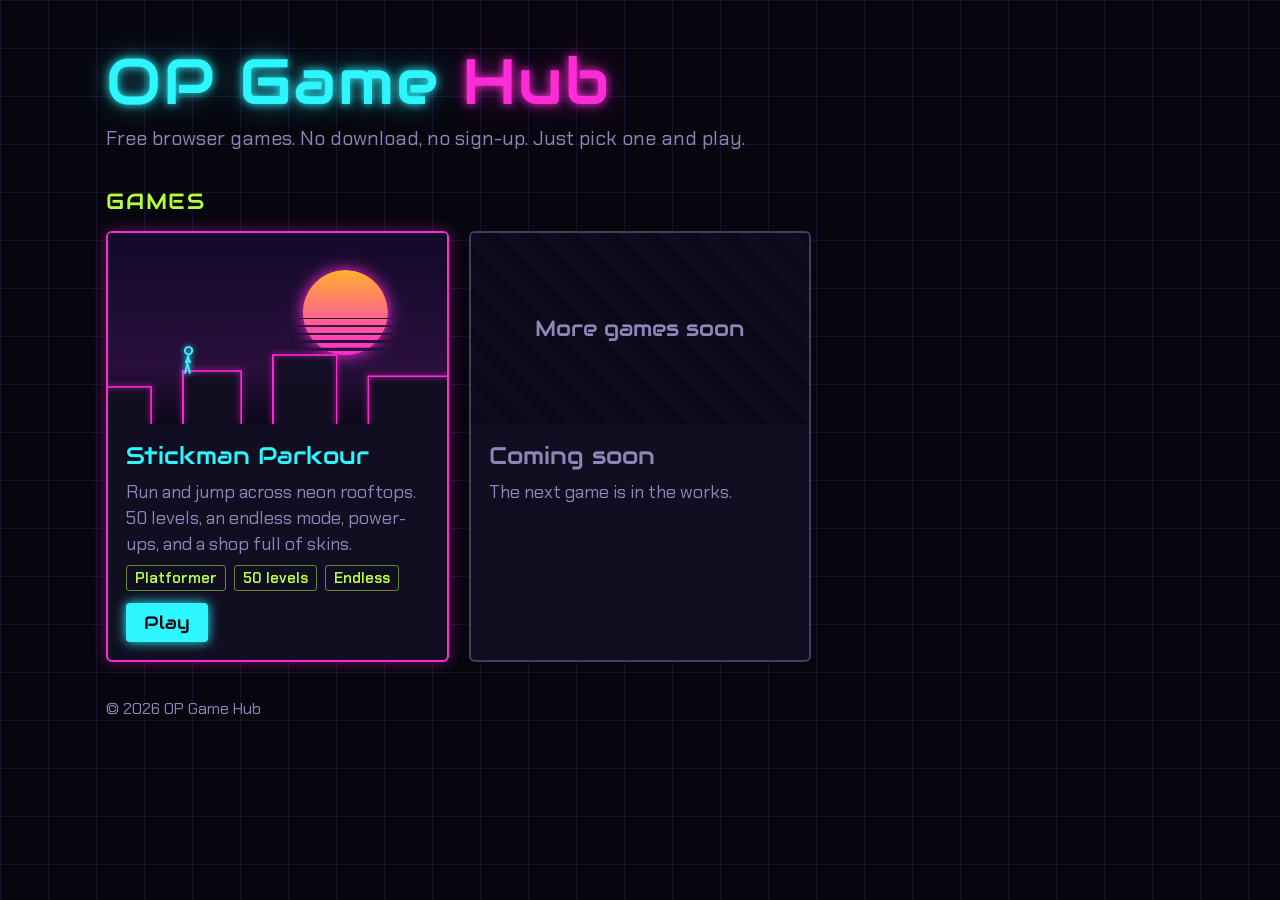
==== index.html @ f20ebe31 "Add OP Game Hub home page and Stickman Parkour - index.html: hub landing page listing the games - st" ====
<!doctype html>
<html lang="en">
<head>
<meta charset="utf-8">
<meta name="viewport" content="width=device-width, initial-scale=1">
<title>OP Game Hub</title>
<meta name="description" content="Browser games by OP Game Hub. Free to play, no download.">
<link rel="preconnect" href="https://fonts.googleapis.com">
<link rel="stylesheet" href="https://fonts.googleapis.com/css2?family=Audiowide&family=Chakra+Petch:wght@400;600&display=swap">
<style>
/* Layout: arcade marquee title, then a grid of game cabinets. Single dark neon look, shared with the games. */
:root {
  --void: #07060f;
  --panel: #110e22;
  --cyan: #2ef6ff;
  --magenta: #ff2bd6;
  --lime: #b6ff3b;
  --ink: #e9e6ff;
  --dim: #8d87b8;
  --display: "Audiowide", "Trebuchet MS", system-ui, sans-serif;
  --body: "Chakra Petch", "Segoe UI", system-ui, sans-serif;
  color-scheme: dark;
}
* { box-sizing: border-box; }
body {
  margin: 0; min-height: 100vh; background: var(--void); color: var(--ink); font-family: var(--body); font-size: 18px;
  background-image: linear-gradient(rgba(138,91,255,.12) 1px, transparent 1px), linear-gradient(90deg, rgba(138,91,255,.12) 1px, transparent 1px);
  background-size: 48px 48px;
}
.wrap { max-width: 1100px; margin: 0 auto; padding: 48px max(16px, env(safe-area-inset-left, 0px)) 64px; display: flex; flex-direction: column; gap: 36px; }
header { display: flex; flex-direction: column; gap: 10px; }
h1 {
  margin: 0; font-family: var(--display); font-weight: 400; font-size: clamp(36px, 7vw, 64px); letter-spacing: .03em; line-height: 1.05;
  color: var(--cyan); text-shadow: 0 0 10px var(--cyan), 0 0 30px rgba(46,246,255,.45); text-wrap: balance;
}
h1 span { color: var(--magenta); text-shadow: 0 0 10px var(--magenta), 0 0 30px rgba(255,43,214,.45); }
.tag { margin: 0; color: var(--dim); font-size: 20px; max-width: 50ch; }
h2 { margin: 0; font-family: var(--display); font-weight: 400; font-size: 22px; color: var(--lime); letter-spacing: .08em; text-transform: uppercase; }
.games { display: grid; grid-template-columns: repeat(auto-fill, minmax(min(100%, 320px), 1fr)); gap: 20px; }
.card {
  display: flex; flex-direction: column; text-decoration: none; color: inherit; background: var(--panel);
  border: 2px solid var(--magenta); border-radius: 6px; overflow: hidden;
  box-shadow: 0 0 16px rgba(255,43,214,.35); transition: transform .15s ease, box-shadow .15s ease;
}
.card:hover, .card:focus-visible { transform: translateY(-3px); box-shadow: 0 0 26px rgba(255,43,214,.7); outline: none; }
.card canvas { display: block; width: 100%; aspect-ratio: 16 / 9; background: #0b0918; }
.card .info { padding: 16px 18px 18px; display: flex; flex-direction: column; gap: 8px; }
.card h3 { margin: 0; font-family: var(--display); font-weight: 400; font-size: 24px; color: var(--cyan); }
.card p { margin: 0; color: var(--dim); font-size: 18px; line-height: 1.45; }
.chips { display: flex; flex-wrap: wrap; gap: 8px; }
.chip { font-size: 15px; font-weight: 600; color: var(--lime); border: 1.5px solid rgba(182,255,59,.5); border-radius: 3px; padding: 2px 8px; }
.play { margin-top: 4px; align-self: flex-start; font-family: var(--display); font-size: 18px; color: var(--void); background: var(--cyan); padding: 8px 18px; border-radius: 4px; box-shadow: 0 0 12px var(--cyan); }
.card.soon { border-color: rgba(141,135,184,.4); box-shadow: none; pointer-events: none; }
.card.soon .soonbox { aspect-ratio: 16 / 9; display: grid; place-items: center; font-family: var(--display); font-size: 22px; color: var(--dim); background: repeating-linear-gradient(45deg, #0b0918 0 14px, #100c20 14px 28px); }
.card.soon h3 { color: var(--dim); }
footer { color: var(--dim); font-size: 16px; }
@media (prefers-reduced-motion: reduce) { .card { transition: none; } }
</style>
</head>
<body>
<div class="wrap">
  <header>
    <h1>OP Game <span>Hub</span></h1>
    <p class="tag">Free browser games. No download, no sign-up. Just pick one and play.</p>
  </header>

  <section aria-labelledby="games-h">
    <h2 id="games-h">Games</h2>
    <div class="games" style="margin-top:16px">
      <a class="card" href="stickman-parkour/">
        <canvas id="spPreview" width="640" height="360" aria-hidden="true"></canvas>
        <div class="info">
          <h3>Stickman Parkour</h3>
          <p>Run and jump across neon rooftops. 50 levels, an endless mode, power-ups, and a shop full of skins.</p>
          <div class="chips"><span class="chip">Platformer</span><span class="chip">50 levels</span><span class="chip">Endless</span></div>
          <span class="play">Play</span>
        </div>
      </a>
      <div class="card soon" aria-hidden="true">
        <div class="soonbox">More games soon</div>
        <div class="info"><h3>Coming soon</h3><p>The next game is in the works.</p></div>
      </div>
    </div>
  </section>

  <footer>© <span id="yr"></span> OP Game Hub</footer>
</div>

<script>
document.getElementById('yr').textContent = new Date().getFullYear();
// Small animated preview for the Stickman Parkour card
(() => {
  const cv = document.getElementById('spPreview'), g = cv.getContext('2d');
  const W = cv.width, H = cv.height;
  const reduce = matchMedia('(prefers-reduced-motion: reduce)').matches;
  const plats = [[0, 290, 170], [230, 260, 110], [400, 230, 120], [580, 270, 160], [800, 240, 110], [970, 280, 170]];
  function frame(ms) {
    const t = ms / 1000, cam = reduce ? 0 : (t * 70) % 760;
    const sky = g.createLinearGradient(0, 0, 0, H); sky.addColorStop(0, '#120a2a'); sky.addColorStop(.7, '#2a0f3d'); sky.addColorStop(1, '#0b0918');
    g.fillStyle = sky; g.fillRect(0, 0, W, H);
    const sun = g.createLinearGradient(0, 70, 0, 230); sun.addColorStop(0, '#ffb02e'); sun.addColorStop(1, '#ff2bd6');
    g.save(); g.shadowColor = '#ff2bd6'; g.shadowBlur = 30; g.fillStyle = sun; g.beginPath(); g.arc(W * .7, 150, 80, 0, 7); g.fill(); g.restore();
    g.fillStyle = '#2a0f3d'; for (let i = 0; i < 5; i++) g.fillRect(W * .7 - 90, 160 + i * 14, 180, 2 + i);
    g.save(); g.translate(-cam, 0);
    for (let rep = 0; rep < 2; rep++) for (const [x, y, w] of plats) {
      const X = x + rep * 1140;
      g.fillStyle = 'rgba(17,14,34,.95)'; g.fillRect(X, y, w, H - y);
      g.save(); g.shadowColor = '#ff2bd6'; g.shadowBlur = 12; g.strokeStyle = '#ff2bd6'; g.lineWidth = 3;
      g.beginPath(); g.moveTo(X, H); g.lineTo(X, y); g.lineTo(X + w, y); g.lineTo(X + w, H); g.stroke(); g.restore();
    }
    g.restore();
    // stickman
    const px = 150, base = 290 - 50, hop = Math.abs(Math.sin(t * 3)) * (reduce ? 0 : 40), y = base - hop, s = Math.sin(t * 12);
    g.save(); g.shadowColor = '#2ef6ff'; g.shadowBlur = 12; g.strokeStyle = '#2ef6ff'; g.lineWidth = 3.5; g.lineCap = 'round';
    g.beginPath(); g.arc(px + 2, y + 6, 7, 0, 7); g.stroke();
    g.beginPath(); g.moveTo(px + 2, y + 14); g.lineTo(px, y + 30);
    g.moveTo(px + 1, y + 18); g.lineTo(px + 1 + s * 8, y + 28); g.moveTo(px + 1, y + 18); g.lineTo(px + 1 - s * 8, y + 28);
    g.moveTo(px, y + 30); g.lineTo(px + s * 9, y + 48); g.moveTo(px, y + 30); g.lineTo(px - s * 9, y + 48); g.stroke(); g.restore();
    if (!reduce) requestAnimationFrame(frame);
  }
  requestAnimationFrame(frame);
})();
</script>
</body>
</html>
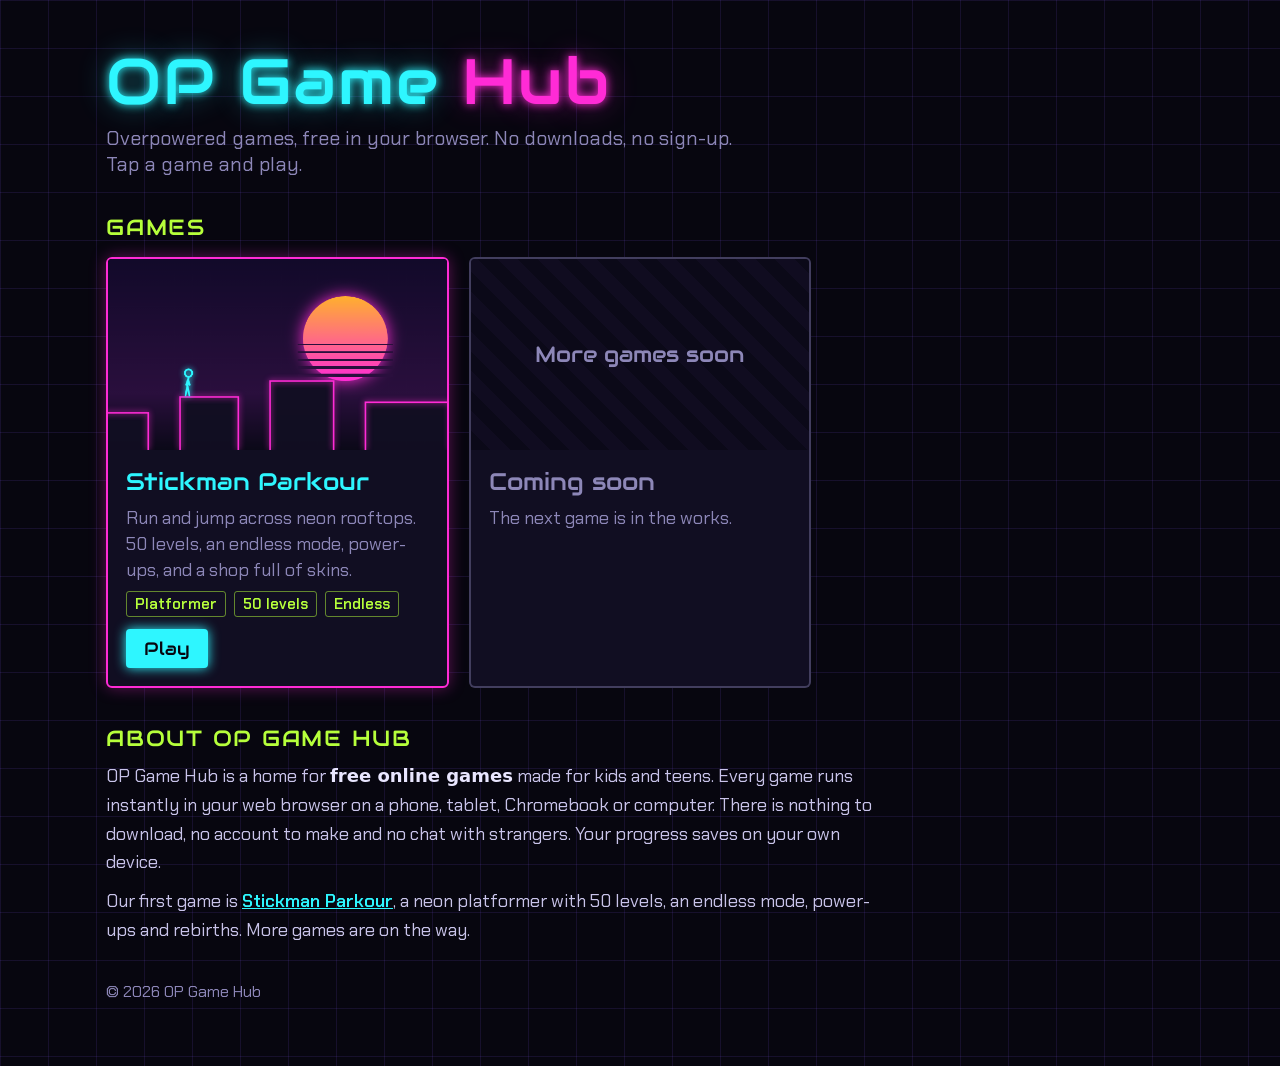
==== commit 79deece1: "SEO and GEO tuning for the hub and Stickman Parkour - Titles, meta descriptions, canonical URLs, Ope" ====
--- a/index.html
+++ b/index.html
@@ -3,8 +3,31 @@
 <head>
 <meta charset="utf-8">
 <meta name="viewport" content="width=device-width, initial-scale=1">
-<title>OP Game Hub</title>
-<meta name="description" content="Browser games by OP Game Hub. Free to play, no download.">
+<title>OP Game Hub: Overpowered Free Games for Kids and Teens</title>
+<!-- SEO -->
+<meta name="description" content="Overpowered free online games for kids and teens. Play instantly in your browser on phone or computer. No download, no sign-up.">
+<link rel="canonical" href="https://www.opgamehub.com/">
+<meta name="robots" content="index, follow, max-image-preview:large">
+<meta name="theme-color" content="#07060f">
+<link rel="icon" href="/favicon.svg" type="image/svg+xml">
+<link rel="apple-touch-icon" href="/apple-touch-icon.png">
+<meta property="og:type" content="website">
+<meta property="og:site_name" content="OP Game Hub">
+<meta property="og:title" content="OP Game Hub: Overpowered Free Games">
+<meta property="og:description" content="Overpowered free online games for kids and teens. Play instantly in your browser on phone or computer. No download, no sign-up.">
+<meta property="og:url" content="https://www.opgamehub.com/">
+<meta property="og:image" content="https://www.opgamehub.com/og-image.jpg">
+<meta property="og:image:width" content="1200">
+<meta property="og:image:height" content="630">
+<meta property="og:image:alt" content="OP Game Hub: overpowered free browser games">
+<meta name="twitter:card" content="summary_large_image">
+<meta name="twitter:title" content="OP Game Hub: Overpowered Free Games">
+<meta name="twitter:description" content="Overpowered free online games for kids and teens. Play instantly in your browser on phone or computer. No download, no sign-up.">
+<meta name="twitter:image" content="https://www.opgamehub.com/og-image.jpg">
+<script type="application/ld+json">{"@context": "https://schema.org", "@type": "WebSite", "name": "OP Game Hub", "alternateName": "OPGameHub", "url": "https://www.opgamehub.com/", "description": "Overpowered free online games for kids and teens. Play instantly in your browser on phone or computer. No download, no sign-up.", "inLanguage": "en"}</script>
+<script type="application/ld+json">{"@context": "https://schema.org", "@type": "Organization", "name": "OP Game Hub", "url": "https://www.opgamehub.com/", "logo": "https://www.opgamehub.com/apple-touch-icon.png"}</script>
+<script type="application/ld+json">{"@context": "https://schema.org", "@type": "ItemList", "name": "Free games on OP Game Hub", "itemListElement": [{"@type": "ListItem", "position": 1, "url": "https://www.opgamehub.com/stickman-parkour/", "name": "Stickman Parkour"}]}</script>
+<!-- /SEO -->
 <link rel="preconnect" href="https://fonts.googleapis.com">
 <link rel="stylesheet" href="https://fonts.googleapis.com/css2?family=Audiowide&family=Chakra+Petch:wght@400;600&display=swap">
 <style>
@@ -53,6 +76,10 @@
 .card.soon { border-color: rgba(141,135,184,.4); box-shadow: none; pointer-events: none; }
 .card.soon .soonbox { aspect-ratio: 16 / 9; display: grid; place-items: center; font-family: var(--display); font-size: 22px; color: var(--dim); background: repeating-linear-gradient(45deg, #0b0918 0 14px, #100c20 14px 28px); }
 .card.soon h3 { color: var(--dim); }
+.about { display: flex; flex-direction: column; gap: 10px; max-width: 72ch; }
+.about p { margin: 0; color: #c9c4ea; line-height: 1.6; }
+.about b { color: var(--ink); }
+.about a { color: var(--cyan); font-weight: 600; }
 footer { color: var(--dim); font-size: 16px; }
 @media (prefers-reduced-motion: reduce) { .card { transition: none; } }
 </style>
@@ -61,7 +88,7 @@
 <div class="wrap">
   <header>
     <h1>OP Game <span>Hub</span></h1>
-    <p class="tag">Free browser games. No download, no sign-up. Just pick one and play.</p>
+    <p class="tag">Overpowered games, free in your browser. No downloads, no sign-up. Tap a game and play.</p>
   </header>
 
   <section aria-labelledby="games-h">
@@ -81,6 +108,12 @@
         <div class="info"><h3>Coming soon</h3><p>The next game is in the works.</p></div>
       </div>
     </div>
+  </section>
+
+  <section class="about" aria-labelledby="about-h">
+    <h2 id="about-h">About OP Game Hub</h2>
+    <p>OP Game Hub is a home for <b>free online games</b> made for kids and teens. Every game runs instantly in your web browser on a phone, tablet, Chromebook or computer. There is nothing to download, no account to make and no chat with strangers. Your progress saves on your own device.</p>
+    <p>Our first game is <a href="stickman-parkour/">Stickman Parkour</a>, a neon platformer with 50 levels, an endless mode, power-ups and rebirths. More games are on the way.</p>
   </section>
 
   <footer>© <span id="yr"></span> OP Game Hub</footer>
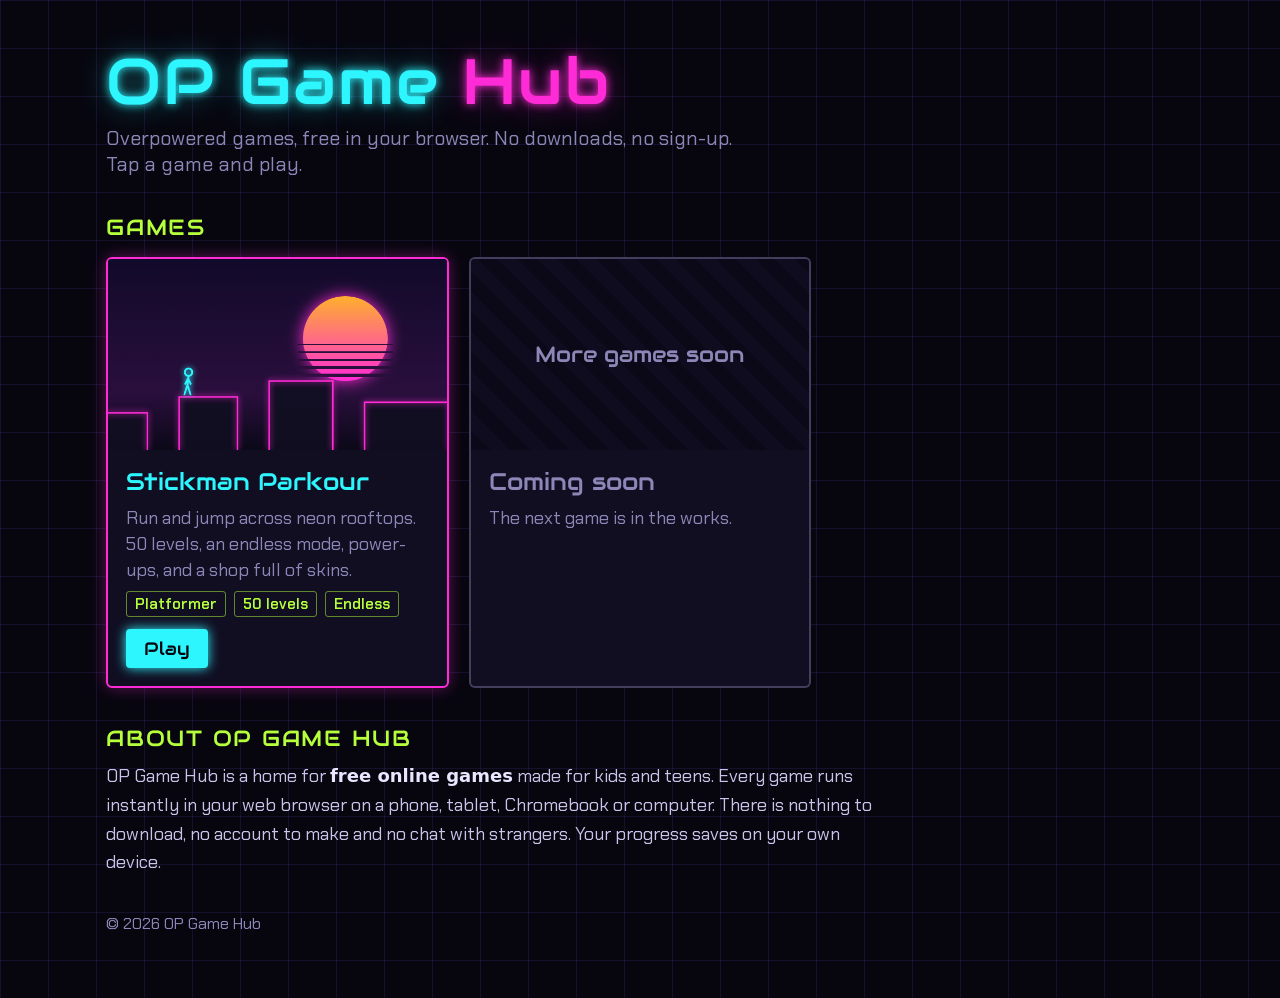
==== commit 63ff3a1d: "Hub: remove the 'Our first game' line from the About block Co-Authored-By: Claude Opus 5.5 <noreply@" ====
--- a/index.html
+++ b/index.html
@@ -113,7 +113,6 @@
   <section class="about" aria-labelledby="about-h">
     <h2 id="about-h">About OP Game Hub</h2>
     <p>OP Game Hub is a home for <b>free online games</b> made for kids and teens. Every game runs instantly in your web browser on a phone, tablet, Chromebook or computer. There is nothing to download, no account to make and no chat with strangers. Your progress saves on your own device.</p>
-    <p>Our first game is <a href="stickman-parkour/">Stickman Parkour</a>, a neon platformer with 50 levels, an endless mode, power-ups and rebirths. More games are on the way.</p>
   </section>
 
   <footer>© <span id="yr"></span> OP Game Hub</footer>
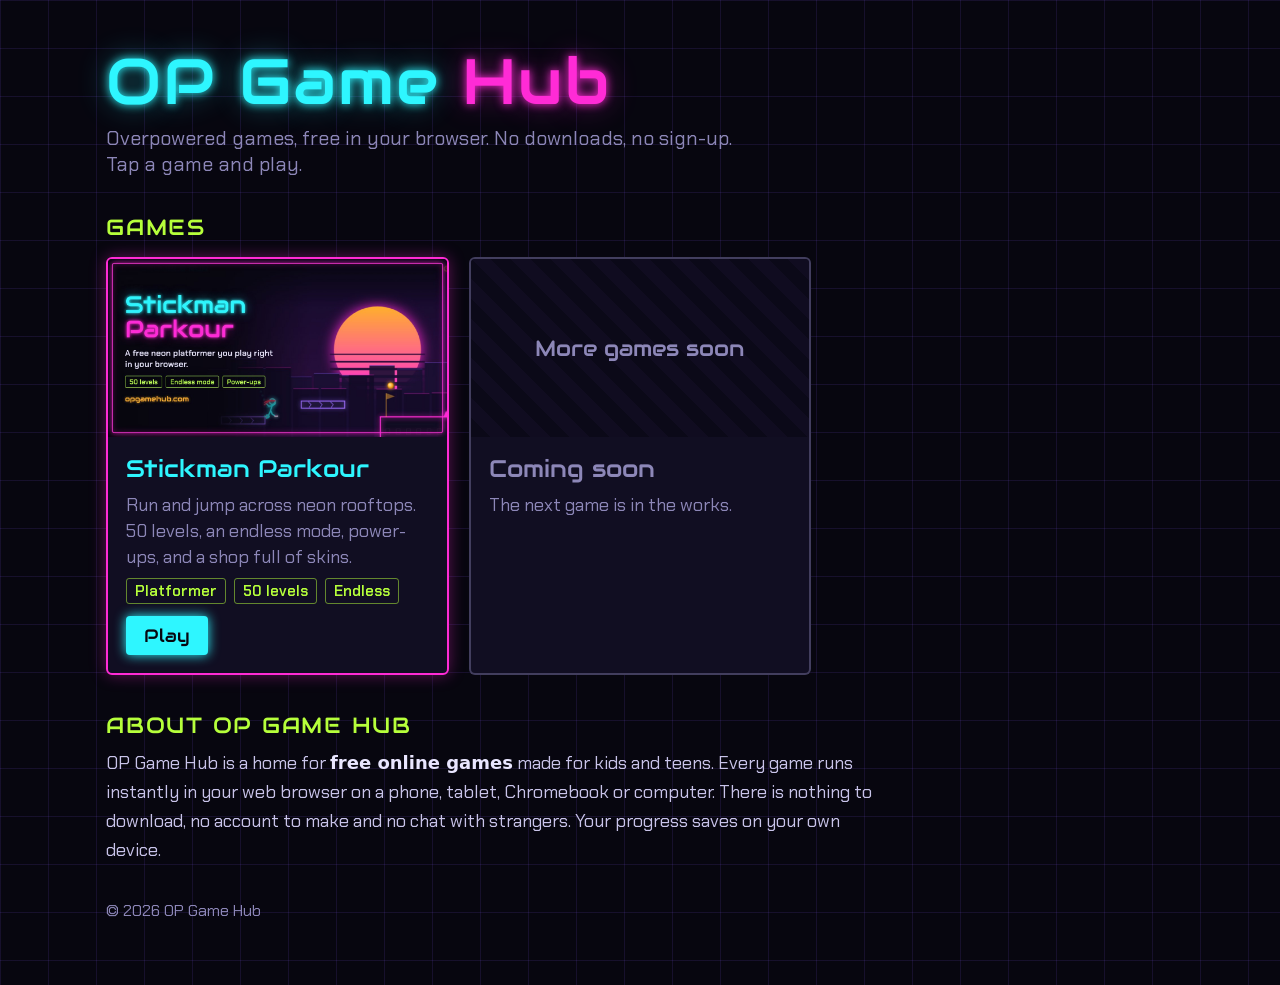
==== commit 8c96d55b: "Hub: use the Stickman Parkour picture as the game card thumbnail Replaces the small animated canvas " ====
--- a/index.html
+++ b/index.html
@@ -66,7 +66,7 @@
   box-shadow: 0 0 16px rgba(255,43,214,.35); transition: transform .15s ease, box-shadow .15s ease;
 }
 .card:hover, .card:focus-visible { transform: translateY(-3px); box-shadow: 0 0 26px rgba(255,43,214,.7); outline: none; }
-.card canvas { display: block; width: 100%; aspect-ratio: 16 / 9; background: #0b0918; }
+.card .thumb { display: block; width: 100%; height: auto; aspect-ratio: 1200 / 630; object-fit: cover; background: #0b0918; }
 .card .info { padding: 16px 18px 18px; display: flex; flex-direction: column; gap: 8px; }
 .card h3 { margin: 0; font-family: var(--display); font-weight: 400; font-size: 24px; color: var(--cyan); }
 .card p { margin: 0; color: var(--dim); font-size: 18px; line-height: 1.45; }
@@ -74,7 +74,7 @@
 .chip { font-size: 15px; font-weight: 600; color: var(--lime); border: 1.5px solid rgba(182,255,59,.5); border-radius: 3px; padding: 2px 8px; }
 .play { margin-top: 4px; align-self: flex-start; font-family: var(--display); font-size: 18px; color: var(--void); background: var(--cyan); padding: 8px 18px; border-radius: 4px; box-shadow: 0 0 12px var(--cyan); }
 .card.soon { border-color: rgba(141,135,184,.4); box-shadow: none; pointer-events: none; }
-.card.soon .soonbox { aspect-ratio: 16 / 9; display: grid; place-items: center; font-family: var(--display); font-size: 22px; color: var(--dim); background: repeating-linear-gradient(45deg, #0b0918 0 14px, #100c20 14px 28px); }
+.card.soon .soonbox { aspect-ratio: 1200 / 630; display: grid; place-items: center; font-family: var(--display); font-size: 22px; color: var(--dim); background: repeating-linear-gradient(45deg, #0b0918 0 14px, #100c20 14px 28px); }
 .card.soon h3 { color: var(--dim); }
 .about { display: flex; flex-direction: column; gap: 10px; max-width: 72ch; }
 .about p { margin: 0; color: #c9c4ea; line-height: 1.6; }
@@ -95,7 +95,7 @@
     <h2 id="games-h">Games</h2>
     <div class="games" style="margin-top:16px">
       <a class="card" href="stickman-parkour/">
-        <canvas id="spPreview" width="640" height="360" aria-hidden="true"></canvas>
+        <img class="thumb" src="stickman-parkour/og-image.jpg" width="1200" height="630" alt="Stickman Parkour: a neon stickman running across glowing rooftops at sunset">
         <div class="info">
           <h3>Stickman Parkour</h3>
           <p>Run and jump across neon rooftops. 50 levels, an endless mode, power-ups, and a shop full of skins.</p>
@@ -120,38 +120,6 @@
 
 <script>
 document.getElementById('yr').textContent = new Date().getFullYear();
-// Small animated preview for the Stickman Parkour card
-(() => {
-  const cv = document.getElementById('spPreview'), g = cv.getContext('2d');
-  const W = cv.width, H = cv.height;
-  const reduce = matchMedia('(prefers-reduced-motion: reduce)').matches;
-  const plats = [[0, 290, 170], [230, 260, 110], [400, 230, 120], [580, 270, 160], [800, 240, 110], [970, 280, 170]];
-  function frame(ms) {
-    const t = ms / 1000, cam = reduce ? 0 : (t * 70) % 760;
-    const sky = g.createLinearGradient(0, 0, 0, H); sky.addColorStop(0, '#120a2a'); sky.addColorStop(.7, '#2a0f3d'); sky.addColorStop(1, '#0b0918');
-    g.fillStyle = sky; g.fillRect(0, 0, W, H);
-    const sun = g.createLinearGradient(0, 70, 0, 230); sun.addColorStop(0, '#ffb02e'); sun.addColorStop(1, '#ff2bd6');
-    g.save(); g.shadowColor = '#ff2bd6'; g.shadowBlur = 30; g.fillStyle = sun; g.beginPath(); g.arc(W * .7, 150, 80, 0, 7); g.fill(); g.restore();
-    g.fillStyle = '#2a0f3d'; for (let i = 0; i < 5; i++) g.fillRect(W * .7 - 90, 160 + i * 14, 180, 2 + i);
-    g.save(); g.translate(-cam, 0);
-    for (let rep = 0; rep < 2; rep++) for (const [x, y, w] of plats) {
-      const X = x + rep * 1140;
-      g.fillStyle = 'rgba(17,14,34,.95)'; g.fillRect(X, y, w, H - y);
-      g.save(); g.shadowColor = '#ff2bd6'; g.shadowBlur = 12; g.strokeStyle = '#ff2bd6'; g.lineWidth = 3;
-      g.beginPath(); g.moveTo(X, H); g.lineTo(X, y); g.lineTo(X + w, y); g.lineTo(X + w, H); g.stroke(); g.restore();
-    }
-    g.restore();
-    // stickman
-    const px = 150, base = 290 - 50, hop = Math.abs(Math.sin(t * 3)) * (reduce ? 0 : 40), y = base - hop, s = Math.sin(t * 12);
-    g.save(); g.shadowColor = '#2ef6ff'; g.shadowBlur = 12; g.strokeStyle = '#2ef6ff'; g.lineWidth = 3.5; g.lineCap = 'round';
-    g.beginPath(); g.arc(px + 2, y + 6, 7, 0, 7); g.stroke();
-    g.beginPath(); g.moveTo(px + 2, y + 14); g.lineTo(px, y + 30);
-    g.moveTo(px + 1, y + 18); g.lineTo(px + 1 + s * 8, y + 28); g.moveTo(px + 1, y + 18); g.lineTo(px + 1 - s * 8, y + 28);
-    g.moveTo(px, y + 30); g.lineTo(px + s * 9, y + 48); g.moveTo(px, y + 30); g.lineTo(px - s * 9, y + 48); g.stroke(); g.restore();
-    if (!reduce) requestAnimationFrame(frame);
-  }
-  requestAnimationFrame(frame);
-})();
 </script>
 </body>
 </html>
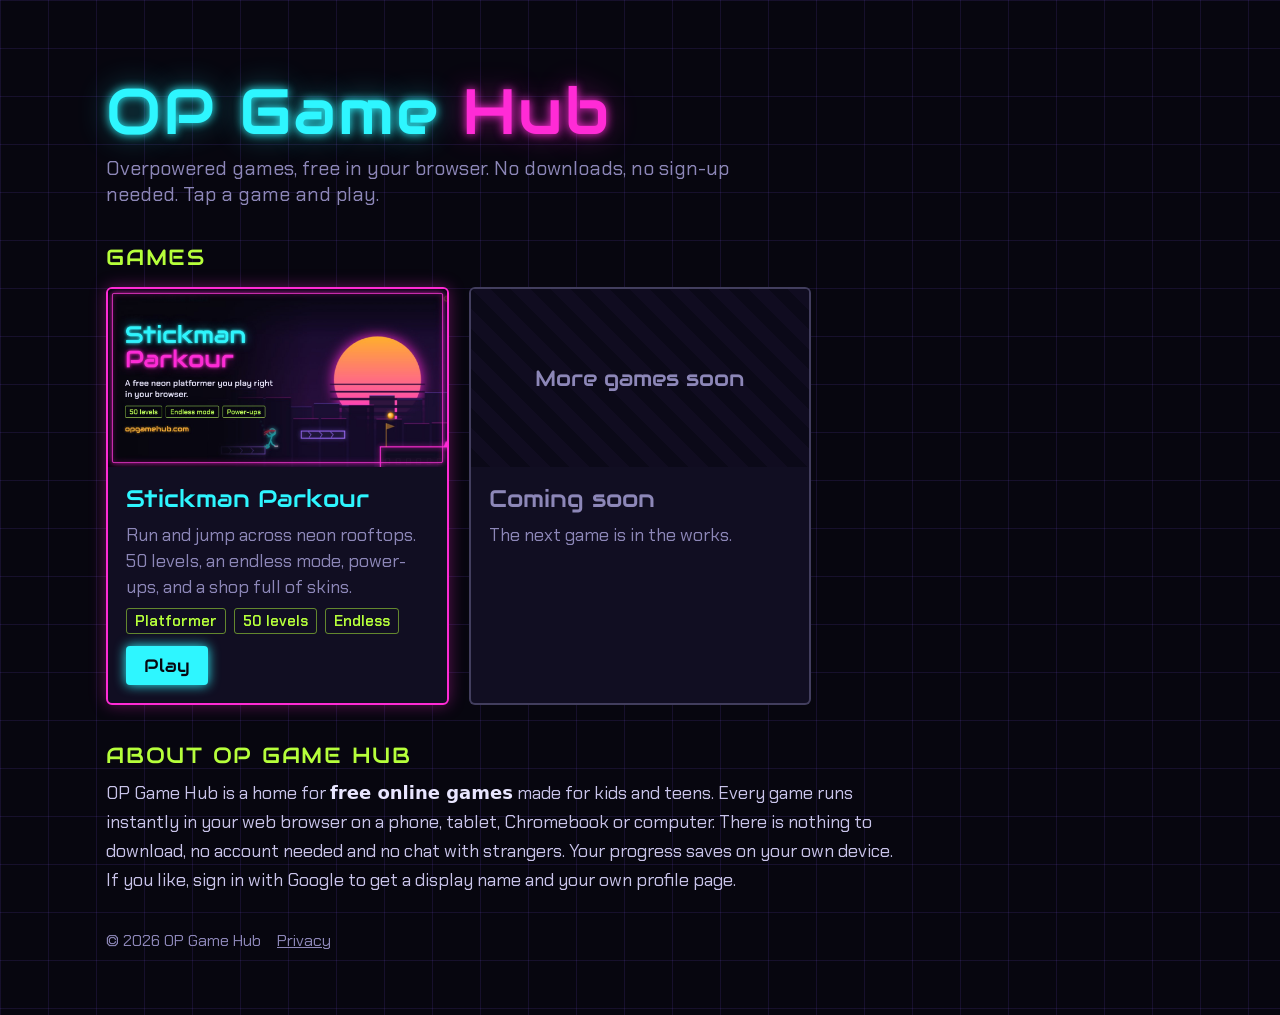
==== commit ccc63f9e: "Add optional Sign in with Google with display names and profiles - Cloudflare Pages Functions under " ====
--- a/index.html
+++ b/index.html
@@ -30,6 +30,7 @@
 <!-- /SEO -->
 <link rel="preconnect" href="https://fonts.googleapis.com">
 <link rel="stylesheet" href="https://fonts.googleapis.com/css2?family=Audiowide&family=Chakra+Petch:wght@400;600&display=swap">
+<link rel="stylesheet" href="/assets/ophub.css">
 <style>
 /* Layout: arcade marquee title, then a grid of game cabinets. Single dark neon look, shared with the games. */
 :root {
@@ -50,7 +51,7 @@
   background-image: linear-gradient(rgba(138,91,255,.12) 1px, transparent 1px), linear-gradient(90deg, rgba(138,91,255,.12) 1px, transparent 1px);
   background-size: 48px 48px;
 }
-.wrap { max-width: 1100px; margin: 0 auto; padding: 48px max(16px, env(safe-area-inset-left, 0px)) 64px; display: flex; flex-direction: column; gap: 36px; }
+.wrap { max-width: 1100px; margin: 0 auto; padding: 20px max(16px, env(safe-area-inset-left, 0px)) 64px; display: flex; flex-direction: column; gap: 36px; }
 header { display: flex; flex-direction: column; gap: 10px; }
 h1 {
   margin: 0; font-family: var(--display); font-weight: 400; font-size: clamp(36px, 7vw, 64px); letter-spacing: .03em; line-height: 1.05;
@@ -80,15 +81,17 @@
 .about p { margin: 0; color: #c9c4ea; line-height: 1.6; }
 .about b { color: var(--ink); }
 .about a { color: var(--cyan); font-weight: 600; }
-footer { color: var(--dim); font-size: 16px; }
+footer { color: var(--dim); font-size: 16px; display: flex; flex-wrap: wrap; gap: 16px; }
+footer a { color: var(--dim); }
 @media (prefers-reduced-motion: reduce) { .card { transition: none; } }
 </style>
 </head>
 <body>
 <div class="wrap">
   <header>
+    <div class="oph-topbar oph-right"><div id="ophub-account" class="oph-account"></div></div>
     <h1>OP Game <span>Hub</span></h1>
-    <p class="tag">Overpowered games, free in your browser. No downloads, no sign-up. Tap a game and play.</p>
+    <p class="tag">Overpowered games, free in your browser. No downloads, no sign-up needed. Tap a game and play.</p>
   </header>
 
   <section aria-labelledby="games-h">
@@ -112,14 +115,15 @@
 
   <section class="about" aria-labelledby="about-h">
     <h2 id="about-h">About OP Game Hub</h2>
-    <p>OP Game Hub is a home for <b>free online games</b> made for kids and teens. Every game runs instantly in your web browser on a phone, tablet, Chromebook or computer. There is nothing to download, no account to make and no chat with strangers. Your progress saves on your own device.</p>
+    <p>OP Game Hub is a home for <b>free online games</b> made for kids and teens. Every game runs instantly in your web browser on a phone, tablet, Chromebook or computer. There is nothing to download, no account needed and no chat with strangers. Your progress saves on your own device. If you like, sign in with Google to get a display name and your own profile page.</p>
   </section>
 
-  <footer>© <span id="yr"></span> OP Game Hub</footer>
+  <footer><span>© <span id="yr"></span> OP Game Hub</span><a href="/privacy/">Privacy</a></footer>
 </div>
 
 <script>
 document.getElementById('yr').textContent = new Date().getFullYear();
 </script>
+<script src="/assets/ophub.js"></script>
 </body>
 </html>
--- a/assets/ophub.css
+++ b/assets/ophub.css
@@ -0,0 +1,113 @@
+/* OP Game Hub shared styles: design tokens, account chip, and the account pages.
+   Any page can link this. Classes start with "oph-" so they never clash with a game's own CSS. */
+:root {
+  --void: #07060f;
+  --panel: #110e22;
+  --panel-2: #0b0918;
+  --cyan: #2ef6ff;
+  --magenta: #ff2bd6;
+  --lime: #b6ff3b;
+  --amber: #ffb02e;
+  --violet: #9d6bff;
+  --danger: #ff3b5c;
+  --ink: #e9e6ff;
+  --soft: #c9c4ea;
+  --dim: #8d87b8;
+  --line: rgba(141, 135, 184, .35);
+  --display: "Audiowide", "Trebuchet MS", system-ui, sans-serif;
+  --body: "Chakra Petch", "Segoe UI", system-ui, sans-serif;
+  color-scheme: dark;
+}
+
+/* Base for account pages (body class="oph-page"). The hub and games keep their own base styles. */
+.oph-page {
+  margin: 0; min-height: 100vh; background: var(--void); color: var(--ink); font: 18px/1.5 var(--body);
+  background-image: linear-gradient(rgba(138,91,255,.12) 1px, transparent 1px), linear-gradient(90deg, rgba(138,91,255,.12) 1px, transparent 1px);
+  background-size: 48px 48px;
+}
+.oph-page *, .oph-page *::before, .oph-page *::after { box-sizing: border-box; }
+.oph-wrap { max-width: 760px; margin: 0 auto; padding: 20px max(16px, env(safe-area-inset-left, 0px)) 64px; display: flex; flex-direction: column; gap: 28px; }
+.oph-page h1 { margin: 0; font-family: var(--display); font-weight: 400; font-size: clamp(30px, 6vw, 42px); line-height: 1.1; color: var(--cyan); text-shadow: 0 0 10px var(--cyan), 0 0 28px rgba(46,246,255,.4); text-wrap: balance; }
+.oph-page h2 { margin: 0; font-family: var(--display); font-weight: 400; font-size: 22px; color: var(--lime); letter-spacing: .08em; text-transform: uppercase; }
+.oph-page p { margin: 0; }
+.oph-page a { color: var(--cyan); }
+.oph-muted { color: var(--dim); }
+.oph-page [hidden] { display: none !important; }
+.oph-stack { display: flex; flex-direction: column; gap: 28px; }
+.oph-stack.oph-tight { gap: 12px; }
+.oph-page .oph-red-text { color: var(--danger); }
+.oph-soft { color: var(--soft); }
+
+/* Top bar: brand on the left, account chip on the right */
+.oph-topbar { display: flex; align-items: center; justify-content: space-between; gap: 12px; min-height: 48px; }
+.oph-topbar.oph-right { justify-content: flex-end; }
+.oph-brand { font-family: var(--display); font-size: 22px; color: var(--cyan); text-decoration: none; text-shadow: 0 0 8px rgba(46,246,255,.6); white-space: nowrap; }
+.oph-brand span { color: var(--magenta); text-shadow: 0 0 8px rgba(255,43,214,.6); }
+
+/* Account chip (filled in by ophub.js) */
+.oph-account { display: flex; align-items: center; min-height: 44px; }
+.oph-chip {
+  display: inline-flex; align-items: center; gap: 10px; min-height: 44px; padding: 4px 14px 4px 4px;
+  border: 2px solid var(--cyan); border-radius: 999px; background: rgba(17,14,34,.9); color: var(--ink);
+  font: 600 18px/1 var(--body); text-decoration: none; box-shadow: 0 0 12px rgba(46,246,255,.35); cursor: pointer;
+}
+.oph-chip:hover { box-shadow: 0 0 20px rgba(46,246,255,.6); }
+.oph-page a.oph-chip { color: var(--ink); }
+.oph-page a.oph-chip.oph-signin { color: var(--cyan); }
+.oph-chip.oph-signin { padding: 4px 18px; font-family: var(--display); font-weight: 400; color: var(--cyan); }
+
+/* Avatar: a neon disc with the first letter of the name */
+.oph-avatar {
+  --c: var(--cyan); flex: none; display: inline-grid; place-items: center; width: 34px; height: 34px; border-radius: 50%;
+  background: var(--c); color: var(--void); font: 400 18px/1 var(--display); box-shadow: 0 0 12px var(--c);
+}
+.oph-avatar.oph-big { width: 96px; height: 96px; font-size: 48px; box-shadow: 0 0 26px var(--c); }
+
+/* Panels, buttons, fields */
+.oph-panel { background: var(--panel); border: 2px solid var(--magenta); border-radius: 8px; padding: 24px; box-shadow: 0 0 18px rgba(255,43,214,.3); display: flex; flex-direction: column; gap: 16px; }
+.oph-panel.oph-quiet { border-color: var(--line); box-shadow: none; }
+.oph-panel.oph-danger { border-color: rgba(255,59,92,.6); box-shadow: none; }
+.oph-row { display: flex; flex-wrap: wrap; gap: 12px; align-items: center; }
+.oph-btn {
+  display: inline-flex; align-items: center; justify-content: center; gap: 8px; min-height: 48px; padding: 10px 22px;
+  font: 400 18px/1 var(--display); color: var(--void); background: var(--cyan); border: 2px solid var(--cyan);
+  border-radius: 4px; box-shadow: 0 0 12px var(--cyan); cursor: pointer; text-decoration: none;
+}
+.oph-page a.oph-btn { color: var(--void); }
+.oph-btn:disabled { opacity: .45; cursor: not-allowed; box-shadow: none; }
+.oph-btn.oph-ghost { background: transparent; color: var(--cyan); box-shadow: none; }
+.oph-page a.oph-btn.oph-ghost { color: var(--cyan); }
+.oph-btn.oph-red { background: var(--danger); border-color: var(--danger); box-shadow: 0 0 12px rgba(255,59,92,.6); }
+.oph-btn.oph-red.oph-ghost { background: transparent; color: var(--danger); box-shadow: none; }
+.oph-btn:focus-visible, .oph-chip:focus-visible, .oph-input:focus-visible, .oph-check input:focus-visible { outline: 3px solid var(--magenta); outline-offset: 3px; }
+
+.oph-field { display: flex; align-items: center; border: 2px solid var(--line); border-radius: 6px; background: var(--panel-2); }
+.oph-field:focus-within { border-color: var(--cyan); box-shadow: 0 0 12px rgba(46,246,255,.35); }
+.oph-at { padding: 0 4px 0 14px; font: 400 24px/1 var(--display); color: var(--magenta); }
+.oph-input { flex: 1; min-width: 0; min-height: 56px; padding: 0 14px 0 4px; border: 0; background: transparent; color: var(--ink); font: 600 24px/1 var(--body); }
+.oph-input:focus-visible { outline: none; }
+.oph-input.oph-plain { padding-left: 14px; font-size: 20px; }
+.oph-status { min-height: 1.5em; font-weight: 600; }
+.oph-status.oph-good { color: var(--lime); }
+.oph-status.oph-bad { color: var(--danger); }
+.oph-status.oph-collapse:empty { display: none; }
+.oph-check { display: flex; gap: 12px; align-items: flex-start; color: var(--soft); cursor: pointer; }
+.oph-check input { flex: none; width: 24px; height: 24px; margin: 2px 0 0; accent-color: var(--cyan); }
+.oph-list { margin: 0; padding-left: 22px; color: var(--soft); display: flex; flex-direction: column; gap: 6px; }
+.oph-tip { border-left: 4px solid var(--amber); padding: 6px 0 6px 14px; color: var(--soft); }
+.oph-tip b { color: var(--amber); }
+
+/* Profile */
+.oph-hero { display: flex; align-items: center; gap: 22px; flex-wrap: wrap; }
+.oph-hero .oph-name { font-family: var(--display); font-size: clamp(30px, 7vw, 44px); line-height: 1.1; color: var(--cyan); text-shadow: 0 0 10px var(--cyan), 0 0 28px rgba(46,246,255,.4); overflow-wrap: anywhere; }
+.oph-hero .oph-name span { color: var(--magenta); text-shadow: 0 0 10px var(--magenta); }
+.oph-empty { border: 2px dashed var(--line); border-radius: 6px; padding: 18px; color: var(--dim); background: repeating-linear-gradient(45deg, #0b0918 0 14px, #100c20 14px 28px); }
+
+/* Toast for sign-in messages */
+.oph-toast {
+  position: fixed; left: 50%; bottom: max(20px, env(safe-area-inset-bottom, 0px)); transform: translateX(-50%); z-index: 50;
+  max-width: calc(100vw - 32px); padding: 12px 18px; border-radius: 6px; background: var(--panel); color: var(--ink);
+  border: 2px solid var(--amber); box-shadow: 0 0 18px rgba(255,176,46,.45); font: 600 18px/1.4 var(--body);
+}
+.oph-footer { color: var(--dim); font-size: 16px; display: flex; gap: 16px; flex-wrap: wrap; }
+.oph-footer a { color: var(--dim); }
